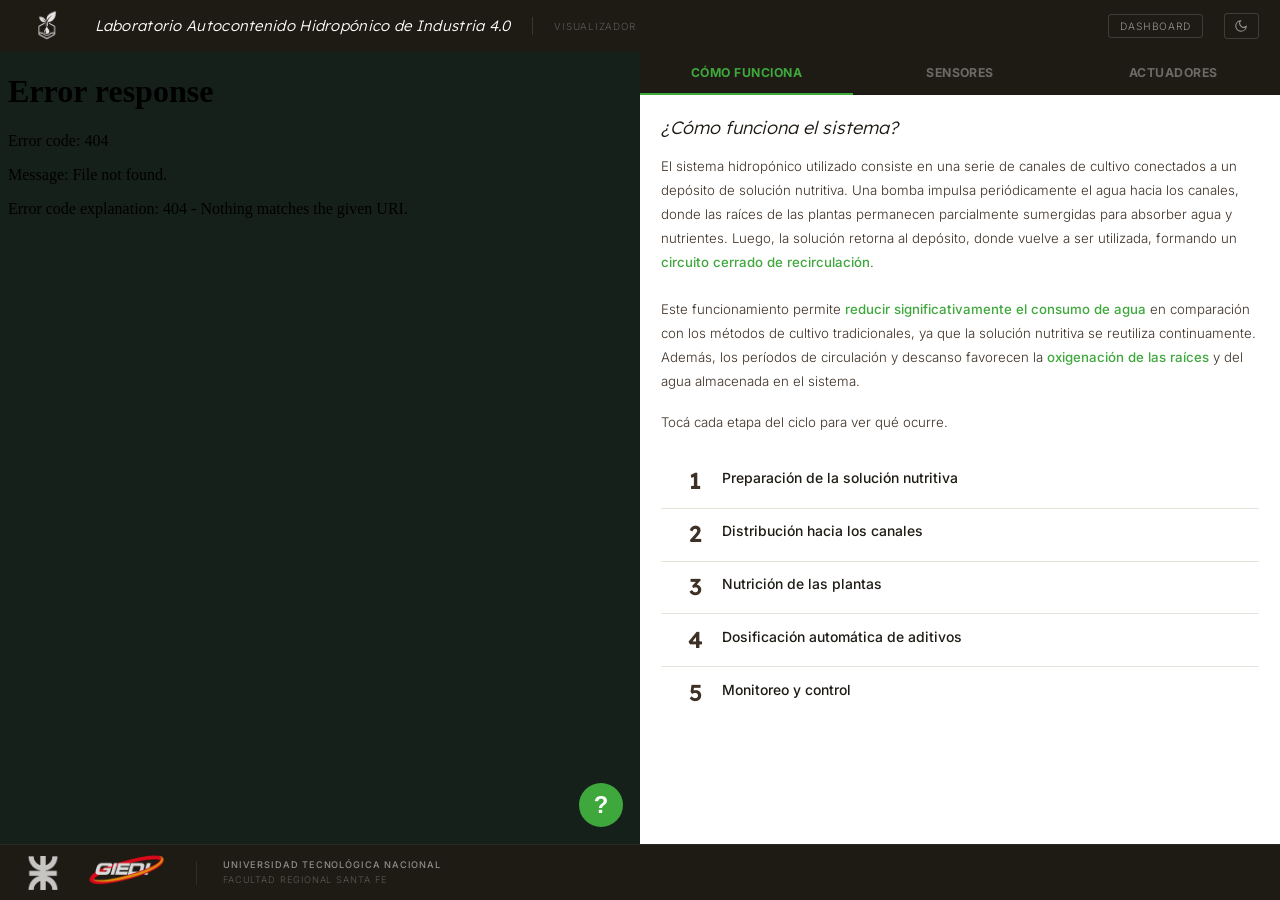
==== web/lah/index.html @ 3326e241 "refactor: restructure project and remove unnecesary files" ====
<!DOCTYPE html>
<html lang="es">
<head>
<meta charset="UTF-8">
<meta name="viewport" content="width=device-width, initial-scale=1.0, viewport-fit=cover">
<title>LAHI 4.0</title>
<link rel="preconnect" href="https://fonts.googleapis.com">
<link rel="preconnect" href="https://fonts.gstatic.com" crossorigin>
<link href="https://fonts.googleapis.com/css2?family=Inter:ital,opsz,wght@0,14..32,100..900;1,14..32,100..900&family=Lexend+Deca:wght@100..900&display=swap" rel="stylesheet">
<link rel="icon" type="image/png" href="icon.png">
<link rel="stylesheet" href="styles.css">
</head>
<body>
<div class="app">

  <!-- ══ TOPBAR ══ -->
  <header class="topbar">
    <a class="topbar-home-link" href="./"><img class="topbar-icon" src="icon.png" alt="Inicio"></a>
    <span class="topbar-brand">
      Laboratorio Autocontenido Hidropónico de Industria 4.0
    </span>
    <div class="topbar-sep"></div>
    <span class="topbar-desc">Visualizador</span>
    <a class="topbar-dashboard-btn" href="dashboard.html">Dashboard</a>
    <button class="theme-toggle" id="theme-toggle" aria-label="Cambiar modo">
      <!-- moon: visible en modo claro -->
      <svg class="icon-moon" viewBox="0 0 24 24"><path d="M21 12.79A9 9 0 1 1 11.21 3a7 7 0 0 0 9.79 9.79z"/></svg>
      <!-- sun: visible en modo oscuro -->
      <svg class="icon-sun" viewBox="0 0 24 24"><circle cx="12" cy="12" r="5"/><line x1="12" y1="1" x2="12" y2="3"/><line x1="12" y1="21" x2="12" y2="23"/><line x1="4.22" y1="4.22" x2="5.64" y2="5.64"/><line x1="18.36" y1="18.36" x2="19.78" y2="19.78"/><line x1="1" y1="12" x2="3" y2="12"/><line x1="21" y1="12" x2="23" y2="12"/><line x1="4.22" y1="19.78" x2="5.64" y2="18.36"/><line x1="18.36" y1="5.64" x2="19.78" y2="4.22"/></svg>
    </button>
  </header>

  <!-- ══ GODOT PANEL ══ -->
  <div class="viz-panel">
    <iframe
      id="godot-iframe"
      src="../../shared/twin-sim/hydro_virtualization.html"
      allow="autoplay"
      style="width:100%;height:100%;border:none;display:block;"
    ></iframe>
    <div class="viz-overlay" id="viz-overlay">
      <div class="viz-overlay-dot"></div>
      <span class="viz-overlay-text" id="viz-overlay-text"></span>
    </div>
    <div class="viz-help" id="viz-help">
      <button class="viz-help-btn" id="viz-help-btn" aria-label="Información sobre la simulación">?</button>
      <div class="viz-help-tooltip" id="viz-help-tooltip">
        La simulación 3D actualiza su estado dependiendo de los últimos valores sensados.
      </div>
    </div>
  </div>

  <!-- ══ SIDE PANEL ══ -->
  <aside class="side">

    <!-- Tab strip -->
    <div class="tabs">
      <div class="tab active" data-tab="como-funciona" onclick="switchTab(this)">Cómo funciona</div>
      <div class="tab" data-tab="sensores" onclick="switchTab(this)">Sensores</div>
      <div class="tab" data-tab="actuadores" onclick="switchTab(this)">Actuadores</div>
    </div>

    <div class="panes">

      <!-- ── CÓMO FUNCIONA ── -->
      <div class="pane active" id="pane-como-funciona">
        <p class="pane-title">¿Cómo funciona el sistema?</p>

        <div class="nft-intro">
          El sistema hidropónico utilizado consiste en una serie de canales de cultivo conectados a un depósito de solución nutritiva. Una bomba impulsa periódicamente el agua hacia los canales, donde las raíces de las plantas permanecen parcialmente sumergidas para absorber agua y nutrientes. Luego, la solución retorna al depósito, donde vuelve a ser utilizada, formando un <strong>circuito cerrado de recirculación</strong>.
          <br><br>
          Este funcionamiento permite <strong>reducir significativamente el consumo de agua</strong> en comparación con los métodos de cultivo tradicionales, ya que la solución nutritiva se reutiliza continuamente. Además, los períodos de circulación y descanso favorecen la <strong>oxigenación de las raíces</strong> y del agua almacenada en el sistema.
        </div>

        <p class="pane-body" style="margin-top:0.25rem;">Tocá cada etapa del ciclo para ver qué ocurre.</p>

        <div class="nft-steps">

          <div class="nft-step" data-sensor="deposito" onclick="selectStep(this)">
            <div class="nft-step-num">1</div>
            <div class="nft-step-content">
              <p class="nft-step-title">Preparación de la solución nutritiva</p>
              <div class="nft-step-body">La solución nutritiva se almacena en el tanque principal del sistema. Este depósito también recibe los aportes de los reservorios auxiliares, que contienen distintos aditivos y pueden dosificarse mediante mini bombas sumergibles para ajustar la composición de la mezcla según las necesidades del cultivo.</div>
            </div>
          </div>

          <div class="nft-step" data-sensor="bomba" onclick="selectStep(this)">
            <div class="nft-step-num">2</div>
            <div class="nft-step-content">
              <p class="nft-step-title">Distribución hacia los canales</p>
              <div class="nft-step-body">Cuando el sistema inicia un ciclo de riego, la bomba principal impulsa la solución nutritiva hacia los canales de cultivo. Durante este proceso, un caudalímetro supervisa el flujo de agua para verificar que la circulación sea la adecuada, mientras que el Arduino Mega 2560 controla el funcionamiento de la bomba.</div>
            </div>
          </div>

          <div class="nft-step" data-sensor="canal" onclick="selectStep(this)">
            <div class="nft-step-num">3</div>
            <div class="nft-step-content">
              <p class="nft-step-title">Nutrición de las plantas</p>
              <div class="nft-step-body">Dentro de los canales, las raíces absorben el agua y los nutrientes necesarios para el crecimiento de las plantas. Su disposición permite mantener una zona en contacto con la solución nutritiva y otra expuesta al aire, favoreciendo la oxigenación del sistema radicular.</div>
            </div>
          </div>

          <div class="nft-step" data-sensor="retorno" onclick="selectStep(this)">
            <div class="nft-step-num">4</div>
            <div class="nft-step-content">
              <p class="nft-step-title">Dosificación automática de aditivos</p>
              <div class="nft-step-body">Los reservorios auxiliares permiten incorporar nutrientes o correctores específicos a la solución principal cuando es necesario. Cada depósito cuenta con una bomba independiente que facilita una dosificación controlada y precisa.</div>
            </div>
          </div>

          <div class="nft-step" data-sensor="telemetria" onclick="selectStep(this)">
            <div class="nft-step-num">5</div>
            <div class="nft-step-content">
              <p class="nft-step-title">Monitoreo y control</p>
              <div class="nft-step-body">Los sensores instalados en el sistema registran variables relevantes como temperatura, humedad, pH, y conductividad eléctrica. Un Raspberry Pi 4 solicita periódicamente esta información al Arduino Mega 2560 para procesarla, almacenarla y mostrarla en la interfaz de monitoreo.</div>
            </div>
          </div>

        </div>
      </div>

      <!-- ── SENSORES ── -->
      <div class="pane" id="pane-sensores">
        <p class="pane-title">Sensores del sistema</p>
        <p class="pane-body">Seleccioná un sensor para ver detalles y resaltar su ubicación en la simulación.</p>

        <table class="data-table">
          <thead>
            <tr>
              <th>Sensor</th>
              <th>Variable</th>
              <th>Rango operativo</th>
            </tr>
          </thead>
          <tbody>

            <!-- DHT22 -->
            <tr onclick="toggleRow(this, 'det-dht22', 'Temp. y Humedad Ambiente', 'dht22')">
              <td>
                Temperatura y Humedad Ambiente
                <span class="td-model">DHT22 / AM2302</span>
              </td>
              <td>T amb / HR</td>
              <td><span class="td-badge badge-ok">18–26 °C</span></td>
            </tr>
            <tr class="row-detail" id="det-dht22">
              <td colspan="3">
                Sensor digital calibrado de un solo hilo. Mide las condiciones del aire dentro del invernadero. La temperatura y humedad relativa determinan la transpiración foliar y la demanda hídrica.
                <br><br>
                <strong>Precisión:</strong> ±0.5 °C, ±2–5 % HR &nbsp;|&nbsp; <strong>Protocolo:</strong> Single-wire digital &nbsp;|&nbsp; <strong>Período mín.:</strong> ≥ 2 s entre lecturas
              </td>
            </tr>

            <!-- DS18B20 -->
            <tr onclick="toggleRow(this, 'det-ds18b20', 'Temperatura de la Solución', 'ds18b20')">
              <td>
                Temperatura de la Solución
                <span class="td-model">DS18B20 sumergible</span>
              </td>
              <td>T agua</td>
              <td><span class="td-badge badge-ok">18–22 °C</span></td>
            </tr>
            <tr class="row-detail" id="det-ds18b20">
              <td colspan="3">
                Sensor sumergible instalado en el depósito y canales. El agua fría retiene más oxígeno disuelto; el agua caliente lo agota y asfixia las raíces. Temperatura ideal: 18–22 °C.
                <br><br>
                <strong>Rango:</strong> −55 … +125 °C &nbsp;|&nbsp; <strong>Resolución:</strong> 9–12 bit configurable &nbsp;|&nbsp; <strong>Protocolo:</strong> 1-Wire
              </td>
            </tr>

            <!-- EC -->
            <tr onclick="toggleRow(this, 'det-ec', 'Conductividad Eléctrica (EC)', 'ec')">
              <td>
                Conductividad Eléctrica
                <span class="td-model">Sonda EC + acondicionador</span>
              </td>
              <td>EC</td>
              <td><span class="td-badge badge-ok">1.5–2.5 mS/cm</span></td>
            </tr>
            <tr class="row-detail" id="det-ec">
              <td colspan="3">
                Mide la concentración de sales minerales disueltas — es decir, cuánto "alimento" contiene la solución. EC baja: plantas con hambre. EC alta: riesgo de toxicidad radicular.
                <br><br>
                <strong>Unidad:</strong> mS/cm &nbsp;|&nbsp; <strong>Alerta déficit:</strong> &lt; 0.8 mS/cm &nbsp;|&nbsp; <strong>Alerta exceso:</strong> &gt; 3.5 mS/cm &nbsp;|&nbsp; <strong>Comp. térmica:</strong> vía DS18B20
              </td>
            </tr>

            <!-- Caudalímetro -->
            <tr onclick="toggleRow(this, 'det-caudal', 'Caudalímetro', 'caudal')">
              <td>
                Caudal de Circulación
                <span class="td-model">Caudalímetro efecto Hall</span>
              </td>
              <td>Caudal</td>
              <td><span class="td-badge badge-ok">≥ 1 L/min</span></td>
            </tr>
            <tr class="row-detail" id="det-caudal">
              <td colspan="3">
                Cuenta los pulsos de una turbina interna para medir el flujo en los canales NFT. Caudal cero significa que la bomba falló — el sistema dispara una alerta inmediata.
                <br><br>
                <strong>Principio:</strong> Turbina + efecto Hall &nbsp;|&nbsp; <strong>Salida:</strong> Pulsos digitales (ISR) &nbsp;|&nbsp; <strong>Alerta:</strong> Caudal = 0
              </td>
            </tr>

            <!-- pH (mockeado) -->
            <tr onclick="toggleRow(this, 'det-ph', 'Sensor de pH', 'ph')">
              <td>
                pH de la Solución
                <span class="td-model">Electrodo pH + módulo BNC [mock]</span>
              </td>
              <td>pH</td>
              <td><span class="td-badge badge-ok">5.5–6.5</span></td>
            </tr>
            <tr class="row-detail" id="det-ph">
              <td colspan="3">
                [Datos de referencia — sensor pendiente de integración] El pH determina la disponibilidad de nutrientes para la planta. Fuera del rango óptimo, los minerales precipitan y no pueden ser absorbidos.
                <br><br>
                <strong>Rango medición:</strong> 0–14 pH &nbsp;|&nbsp; <strong>Salida:</strong> Analógica 0–5 V &nbsp;|&nbsp; <strong>Calibración:</strong> Buffer 4.0 / 7.0
              </td>
            </tr>

          </tbody>
        </table>
      </div>

      <!-- ── ACTUADORES ── -->
      <div class="pane" id="pane-actuadores">
        <p class="pane-title">Actuadores del sistema</p>
        <p class="pane-body">Elementos que el controlador comanda para gestionar el ambiente y la circulación.</p>

        <table class="data-table">
          <thead>
            <tr>
              <th>Actuador</th>
              <th>Tipo</th>
              <th>Control</th>
            </tr>
          </thead>
          <tbody>

            <!-- Bomba -->
            <tr onclick="toggleRow(this, 'det-bomba', 'Bomba sumergible', 'bomba')">
              <td>
                Bomba de Circulación
                <span class="td-model">Bomba sumergible 12 V [mock]</span>
              </td>
              <td>Hidráulico</td>
              <td><span class="td-badge badge-digital">Relé ON/OFF</span></td>
            </tr>
            <tr class="row-detail" id="det-bomba">
              <td colspan="3">
                Eleva la solución nutritiva desde el depósito hasta la cabecera de los canales NFT. El controlador la activa según temporizadores y la monitorea mediante el caudalímetro para detectar fallos.
                <br><br>
                <strong>Alimentación:</strong> 12 V DC &nbsp;|&nbsp; <strong>Control:</strong> Módulo relé 5 V &nbsp;|&nbsp; <strong>Supervisión:</strong> Caudalímetro efecto Hall
              </td>
            </tr>

            <!-- Ventilador -->
            <tr onclick="toggleRow(this, 'det-ventilador', 'Ventilador de circulación', 'ventilador')">
              <td>
                Ventilación Forzada
                <span class="td-model">Ventilador 12 V [mock]</span>
              </td>
              <td>Climático</td>
              <td><span class="td-badge badge-digital">Relé ON/OFF</span></td>
            </tr>
            <tr class="row-detail" id="det-ventilador">
              <td colspan="3">
                [Datos de referencia — integración pendiente] Activa la circulación de aire cuando la temperatura o humedad superan el umbral definido. Reduce la condensación y refuerza el intercambio gaseoso de las hojas.
                <br><br>
                <strong>Trigger:</strong> T amb &gt; 28 °C o HR &gt; 85 % &nbsp;|&nbsp; <strong>Control:</strong> Relé NC/NA
              </td>
            </tr>

            <!-- Iluminación -->
            <tr onclick="toggleRow(this, 'det-leds', 'Iluminación LED', 'leds')">
              <td>
                Iluminación Artificial
                <span class="td-model">Strip LED grow-light [mock]</span>
              </td>
              <td>Lumínico</td>
              <td><span class="td-badge badge-digital">Relé / PWM</span></td>
            </tr>
            <tr class="row-detail" id="det-leds">
              <td colspan="3">
                [Datos de referencia — integración pendiente] LEDs de espectro rojo + azul optimizados para fotosíntesis. Pueden operarse en ciclo horario programado o con control de intensidad vía PWM.
                <br><br>
                <strong>Ciclo fotoperiodo:</strong> 16 h luz / 8 h oscuridad (referencia) &nbsp;|&nbsp; <strong>Control:</strong> Relé temporizado
              </td>
            </tr>

            <!-- Dosificador -->
            <tr onclick="toggleRow(this, 'det-dosificador', 'Dosificador de nutrientes', 'dosificador')">
              <td>
                Dosificador de Nutrientes
                <span class="td-model">Bomba peristáltica [mock]</span>
              </td>
              <td>Químico</td>
              <td><span class="td-badge badge-warn">En desarrollo</span></td>
            </tr>
            <tr class="row-detail" id="det-dosificador">
              <td colspan="3">
                [Planificado — no integrado aún] Bomba peristáltica que dosifica concentrado de nutrientes al depósito cuando el sensor EC detecta valores por debajo del umbral mínimo.
                <br><br>
                <strong>Trigger:</strong> EC &lt; 1.2 mS/cm &nbsp;|&nbsp; <strong>Actuación:</strong> Impulso peristáltico calibrado &nbsp;|&nbsp; <strong>Estado:</strong> En desarrollo
              </td>
            </tr>

          </tbody>
        </table>
      </div>

    </div><!-- /panes -->
  </aside>

  <!-- ══ PAGE FOOTER ══ -->
  <footer class="page-footer">
    <div class="footer-logos">
      <img class="footer-logo footer-logo-utn" src="logo-utn.png" alt="UTN" title="Universidad Tecnológica Nacional">
      <img class="footer-logo footer-logo-giedii" src="logo-giedi.png" alt="GIEDI" title="GIEDI">
    </div>
    <div class="footer-sep"></div>
    <p class="footer-text">
      <strong>Universidad Tecnológica Nacional</strong>
      Facultad Regional Santa Fe
    </p>
  </footer>

</div><!-- /app -->

<script src="app.js"></script>
</body>
</html>
---- web/lah/styles.css ----
/* ── Reset & Variables ── */
*, *::before, *::after { box-sizing: border-box; margin: 0; padding: 0; }

:root {
  --bg:      #f5f2ec;
  --panel:   #fff;
  --soil:    #1e1a14;
  --bark:    #3d3025;
  --moss:    #3fa83c;
  --sage:    #6e9469;
  --leaf:    #a8c59f;
  --sand:    #c4b49a;
  --fog:     #e8e3da;
  --rust:    #8b4a2f;
  --chrome:  #1e1a14;
  --serif:   'Lexend Deca', sans-serif;
  --sans:    'Inter', sans-serif;
  --mono:    'Inter', monospace;
  --radius:  3px;

  --topbar-h: 52px;
  --footer-h: 56px;
}

[data-theme="dark"] {
  --bg:     #0f0d0a;
  --panel:  #1a1713;
  --soil:   #e2ddd5;
  --bark:   #a89880;
  --moss:   #5c8c5a;
  --sand:   #6a5f50;
  --fog:    #2a2520;
  --chrome: #0a0908;
}

.theme-transitioning, .theme-transitioning * {
  transition: background-color 0.25s, color 0.25s, border-color 0.25s !important;
}

html, body {
  height: 100%;
  background: var(--bg);
  color: var(--soil);
  font-family: var(--sans);
  font-size: 17px;
  font-weight: 300;
  overflow: hidden;
}

/* ── LAYOUT ── */
.app {
  display: grid;
  grid-template-columns: 1fr 1fr;
  grid-template-rows: var(--topbar-h) 1fr var(--footer-h);
  height: 100vh;
  overflow: hidden;
}

/* ── TOPBAR ── */
.topbar {
  grid-column: 1 / -1;
  grid-row: 1;
  display: flex;
  align-items: center;
  padding: 0 1.25rem;
  gap: 1.25rem;
  background: var(--chrome);
  z-index: 10;
}
.topbar-home-link {
  display: flex;
  align-items: center;
  flex-shrink: 0;
  opacity: 0.9;
  transition: opacity 0.2s, transform 0.15s;
}
.topbar-home-link:hover { opacity: 1; transform: scale(1.06); }

.topbar-icon {
  height: 52px;
  width: auto;
  display: block;
  mix-blend-mode: screen;
}

.topbar-brand {
  font-family: var(--serif);
  font-style: italic;
  font-size: 0.88rem;
  color: #fff;
  letter-spacing: 0.02em;
  white-space: nowrap;
  line-height: 1.25;
}
.topbar-brand strong {
  display: block;
  font-style: normal;
  font-size: 0.58rem;
  font-family: var(--mono);
  font-weight: 400;
  color: rgba(255,255,255,0.35);
  letter-spacing: 0.12em;
  text-transform: uppercase;
  margin-top: 0.1rem;
}
.topbar-sep { width: 1px; height: 18px; background: rgba(255,255,255,0.12); flex-shrink: 0; }
.topbar-desc {
  font-family: var(--mono);
  font-size: 0.58rem;
  color: rgba(255,255,255,0.28);
  letter-spacing: 0.08em;
  text-transform: uppercase;
}
.topbar-dashboard-btn {
  margin-left: auto;
  display: flex;
  align-items: center;
  gap: 0.35rem;
  font-family: var(--mono);
  font-size: 0.6rem;
  letter-spacing: 0.08em;
  text-transform: uppercase;
  color: rgba(255,255,255,0.55);
  text-decoration: none;
  border: 1px solid rgba(255,255,255,0.15);
  border-radius: var(--radius);
  padding: 0.3rem 0.65rem;
  transition: border-color 0.2s, color 0.2s;
  white-space: nowrap;
}
.topbar-dashboard-btn:hover {
  color: rgba(255,255,255,0.9);
  border-color: rgba(255,255,255,0.35);
}

.theme-toggle {
  margin-left: 0;
  background: none;
  border: 1px solid rgba(255,255,255,0.15);
  border-radius: var(--radius);
  color: rgba(255,255,255,0.55);
  cursor: pointer;
  padding: 0.3rem 0.55rem;
  display: flex;
  align-items: center;
  gap: 0.4rem;
  font-family: var(--mono);
  font-size: 0.6rem;
  letter-spacing: 0.06em;
  text-transform: uppercase;
  transition: border-color 0.2s, color 0.2s;
}
.theme-toggle:hover { border-color: rgba(255,255,255,0.35); color: rgba(255,255,255,0.85); }
.theme-toggle svg { width: 14px; height: 14px; fill: none; stroke: currentColor; stroke-width: 1.8; flex-shrink: 0; }
.icon-moon { display: block; }
.icon-sun  { display: none; }
[data-theme="dark"] .icon-moon { display: none; }
[data-theme="dark"] .icon-sun  { display: block; }

/* ── GODOT PANEL ── */
.viz-panel {
  grid-column: 1;
  grid-row: 2;
  position: relative;
  background: #16201a;
  overflow: hidden;
  min-width: 0;
}
.viz-panel iframe {
  width: 100%; height: 100%;
  border: none; display: block;
}

/* highlight overlay */
.viz-overlay {
  position: absolute;
  top: 1rem; left: 1rem;
  display: flex;
  align-items: center;
  gap: 0.5rem;
  background: rgba(22,32,26,0.85);
  backdrop-filter: blur(6px);
  border: 1px solid rgba(168,197,159,0.2);
  padding: 0.45rem 0.75rem;
  opacity: 0;
  transform: translateY(-6px);
  transition: opacity 0.25s, transform 0.25s;
  pointer-events: none;
  z-index: 5;
}
.viz-overlay.show { opacity: 1; transform: translateY(0); }
.viz-overlay-dot { width: 8px; height: 8px; border-radius: 50%; background: var(--leaf); flex-shrink: 0; }
.viz-overlay-text { font-family: var(--mono); font-size: 0.82rem; color: var(--leaf); white-space: nowrap; }

/* help button */
.viz-help {
  position: absolute;
  bottom: 1rem;
  right: 1rem;
  z-index: 5;
}
.viz-help-btn {
  width: 44px;
  height: 44px;
  border-radius: 50%;
  background: var(--moss);
  color: #fff;
  border: none;
  font-size: 1.4rem;
  font-weight: 700;
  cursor: pointer;
  display: flex;
  align-items: center;
  justify-content: center;
  transition: background 0.2s, transform 0.15s;
  line-height: 1;
}
.viz-help-btn:hover { background: #52c44e; transform: scale(1.08); }
.viz-help-btn.open  { background: #52c44e; }

.viz-help-tooltip {
  position: absolute;
  bottom: calc(100% + 0.6rem);
  right: 0;
  width: 220px;
  background: rgba(22,32,26,0.92);
  backdrop-filter: blur(8px);
  border: 1px solid rgba(168,197,159,0.2);
  border-radius: var(--radius);
  padding: 0.7rem 0.85rem;
  font-family: var(--sans);
  font-size: 0.72rem;
  color: rgba(255,255,255,0.85);
  line-height: 1.6;
  pointer-events: none;
  opacity: 0;
  transform: translateY(4px);
  transition: opacity 0.2s, transform 0.2s;
}
.viz-help:hover .viz-help-tooltip,
.viz-help-tooltip.show {
  opacity: 1;
  transform: translateY(0);
  pointer-events: auto;
}

/* ── SIDE PANEL ── */
.side {
  grid-column: 2;
  grid-row: 2;
  display: flex;
  flex-direction: column;
  background: var(--panel);
  border-left: none;
  overflow: hidden;
  position: relative;
}

/* tab strip */
.tabs {
  display: flex;
  background: var(--chrome);
  flex-shrink: 0;
}
.tab {
  flex: 1;
  padding: 0.75rem 0.25rem;
  font-family: var(--mono);
  font-size: 0.72rem;
  font-weight: 700;
  letter-spacing: 0.04em;
  text-transform: uppercase;
  color: rgba(255,255,255,0.35);
  text-align: center;
  cursor: pointer;
  border-bottom: 2px solid transparent;
  transition: color 0.2s, border-color 0.2s;
  user-select: none;
  white-space: nowrap;
}
.tab:hover { color: rgba(255,255,255,0.7); }
.tab.active { color: var(--moss); border-bottom-color: var(--moss); }

/* panes */
.panes {
  flex: 1;
  overflow: hidden;
  position: relative;
}
.pane {
  position: absolute; inset: 0;
  overflow-y: auto;
  opacity: 0;
  pointer-events: none;
  transition: opacity 0.2s;
  padding: 1.25rem;
  display: flex;
  flex-direction: column;
  gap: 0.75rem;
}
.pane.active { opacity: 1; pointer-events: all; }
.pane::-webkit-scrollbar { width: 4px; }
.pane::-webkit-scrollbar-track { background: transparent; }
.pane::-webkit-scrollbar-thumb { background: var(--fog); border-radius: 2px; }

/* pane heading */
.pane-title {
  font-family: var(--serif);
  font-style: italic;
  font-size: 1.05rem;
  color: var(--soil);
  margin-bottom: 0.2rem;
  line-height: 1.3;
}
.pane-subtitle {
  font-family: var(--mono);
  font-size: 0.56rem;
  color: var(--sand);
  letter-spacing: 0.12em;
  text-transform: uppercase;
  margin-bottom: 0.3rem;
}
.pane-body {
  font-size: 0.78rem;
  color: var(--bark);
  line-height: 1.8;
}

/* ── TABLA SENSORES / ACTUADORES ── */
.data-table {
  width: 100%;
  border-collapse: collapse;
  font-size: 0.73rem;
  margin-top: 0.25rem;
}
.data-table thead th {
  font-family: var(--mono);
  font-size: 0.54rem;
  letter-spacing: 0.1em;
  text-transform: uppercase;
  color: var(--sand);
  padding: 0.5rem 0.75rem;
  text-align: left;
  border-bottom: 1px solid var(--fog);
  background: var(--bg);
  font-weight: 400;
}
.data-table tbody tr {
  border-bottom: 1px solid var(--fog);
  transition: background 0.15s;
  cursor: pointer;
}
.data-table tbody tr:hover { background: #f7f5f0; }
.data-table tbody tr.selected { background: #f0f4ef; }
.data-table tbody td {
  padding: 0.65rem 0.75rem;
  color: var(--bark);
  vertical-align: top;
}
.data-table tbody td:first-child {
  font-weight: 500;
  color: var(--soil);
}
.td-model {
  font-family: var(--mono);
  font-size: 0.58rem;
  color: var(--sand);
  display: block;
  margin-top: 0.15rem;
}
.td-badge {
  display: inline-block;
  font-family: var(--mono);
  font-size: 0.55rem;
  padding: 0.15rem 0.4rem;
  border-radius: 2px;
  white-space: nowrap;
}
.badge-ok { background: rgba(58,92,56,0.1); color: var(--moss); border: 1px solid rgba(58,92,56,0.2); }
.badge-warn { background: rgba(139,74,47,0.08); color: var(--rust); border: 1px solid rgba(139,74,47,0.2); }
.badge-digital { background: rgba(110,148,105,0.1); color: var(--sage); border: 1px solid rgba(110,148,105,0.2); }

/* expanded row detail */
.row-detail {
  display: none;
  background: #f9f8f5;
}
.row-detail.open { display: table-row; }
.row-detail td {
  padding: 0.6rem 1rem 0.8rem 2.5rem;
  font-size: 0.72rem;
  color: var(--bark);
  line-height: 1.75;
  border-bottom: 1px solid var(--fog);
}

/* NFT explanation */
.nft-intro {
  color: var(--bark);
  font-size: 0.78rem;
  line-height: 1.8;
}
.nft-intro strong { color: var(--moss); font-weight: 500; }

.nft-steps { display: flex; flex-direction: column; gap: 1px; background: var(--fog); margin-top: 0.5rem; }
.nft-step {
  background: var(--panel);
  padding: 0.85rem 1rem;
  cursor: pointer;
  display: flex;
  gap: 0.75rem;
  align-items: flex-start;
  border-left: 3px solid transparent;
  transition: background 0.15s, border-color 0.15s;
}
.nft-step:hover { background: #f7f5f0; border-left-color: var(--sage); }
.nft-step.active { background: #f0f4ef; border-left-color: var(--moss); }
.nft-step-num {
  font-family: var(--serif);
  font-size: 1.35rem;
  font-weight: 600;
  color: var(--bark);
  line-height: 1;
  flex-shrink: 0;
  width: 28px;
  text-align: center;
  transition: color 0.15s;
}
.nft-step.active .nft-step-num { color: var(--moss); }
.nft-step-content { flex: 1; }
.nft-step-title { font-size: 0.82rem; font-weight: 500; color: var(--soil); margin-bottom: 0; line-height: 1.2; }
.nft-step-body {
  max-height: 0; overflow: hidden;
  transition: max-height 0.35s cubic-bezier(0.4,0,0.2,1);
  font-size: 0.75rem; color: var(--bark); line-height: 1.75;
}
.nft-step.active .nft-step-body { max-height: 200px; padding-top: 0.4rem; }

/* bottom info bar */
.side-infobar {
  flex-shrink: 0;
  padding: 0.5rem 1rem;
  border-top: 1px solid var(--fog);
  display: flex;
  align-items: center;
  gap: 0.5rem;
  background: var(--bg);
}
.side-infobar-text {
  font-family: var(--mono);
  font-size: 0.54rem;
  color: var(--sand);
  letter-spacing: 0.08em;
  text-transform: uppercase;
}
.side-infobar-active {
  margin-left: auto;
  font-family: var(--mono);
  font-size: 0.54rem;
  color: var(--moss);
  letter-spacing: 0.06em;
  opacity: 0;
  transition: opacity 0.2s;
}
.side-infobar-active.show { opacity: 1; }

/* ── FOOTER (page) ── */
.page-footer {
  grid-column: 1 / -1;
  grid-row: 3;
  display: flex;
  align-items: center;
  padding: 0 1.5rem;
  gap: 1.5rem;
  background: var(--chrome);
  border-top: 1px solid rgba(255,255,255,0.06);
}
.footer-logos {
  display: flex;
  align-items: center;
  gap: 1.25rem;
}
.footer-logo {
  display: block;
  object-fit: contain;
  flex-shrink: 0;
}
.footer-logo-utn {
  height: 34px;
  width: auto;
  filter: brightness(0) invert(1);
  opacity: 0.75;
}
.footer-logo-giedii {
  height: 60px;
  width: auto;
  opacity: 0.85;
}
.footer-sep { width: 1px; height: 24px; background: rgba(255,255,255,0.08); flex-shrink: 0; }
.footer-text {
  font-family: var(--mono);
  font-size: 0.54rem;
  color: rgba(255,255,255,0.28);
  letter-spacing: 0.1em;
  text-transform: uppercase;
  line-height: 1.6;
}
.footer-text strong {
  color: rgba(255,255,255,0.5);
  font-weight: 500;
  display: block;
}

/* ── RESPONSIVE / MOBILE ── */
@media (max-width: 768px) {
  html, body { overflow: auto; }

  .app {
    display: flex;
    flex-direction: column;
    height: auto;
    min-height: 100vh;
    overflow: visible;
  }

  .topbar {
    position: sticky;
    top: 0;
    z-index: 100;
    flex-wrap: wrap;
    gap: 0.6rem;
    padding: 0.6rem 1rem;
    min-height: var(--topbar-h);
    height: auto;
  }
  .topbar-desc { display: none; }

  .viz-panel {
    width: 100%;
    aspect-ratio: 16 / 10;
    min-height: 220px;
    max-height: 56vw;
    flex-shrink: 0;
  }

  .side {
    width: 100% !important;
    min-width: unset;
    max-width: unset;
    border-left: none;
    border-top: 1px solid var(--fog);
  }
  .pane {
    position: static;
    opacity: 1;
    pointer-events: all;
    display: none;
    padding: 1rem;
  }
  .pane.active { display: flex; }

  .data-table { font-size: 0.7rem; }
  .data-table thead th { padding: 0.4rem 0.5rem; }
  .data-table tbody td { padding: 0.55rem 0.5rem; }

  .page-footer {
    flex-wrap: wrap;
    gap: 0.75rem;
    padding: 0.75rem 1rem;
    height: auto;
  }
}
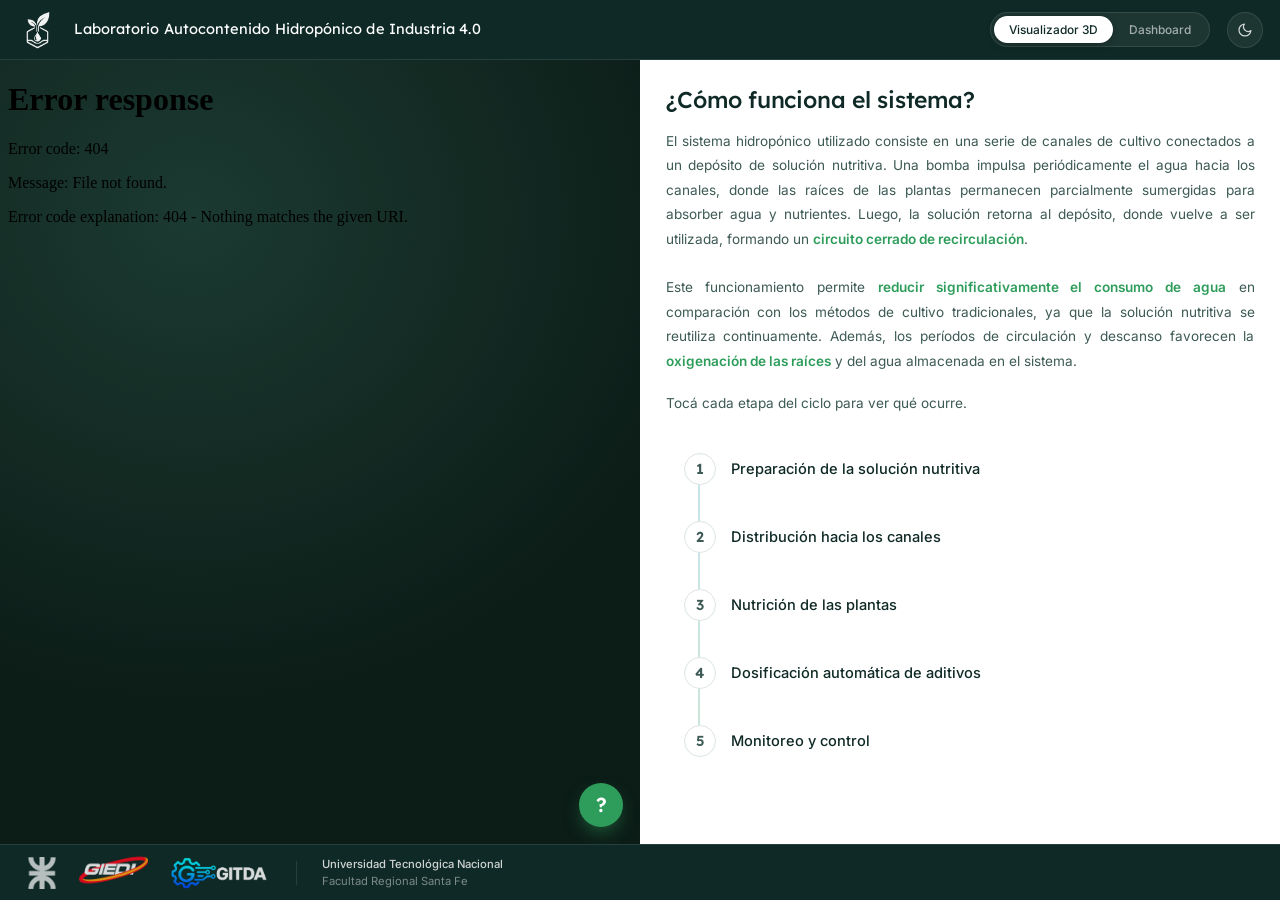
==== commit 8f88273d: "feat(web): redesign site with customizable dashboard and new PDF report" ====
--- a/web/lah/index.html
+++ b/web/lah/index.html
@@ -3,11 +3,12 @@
 <head>
 <meta charset="UTF-8">
 <meta name="viewport" content="width=device-width, initial-scale=1.0, viewport-fit=cover">
-<title>LAHI 4.0</title>
+<title>LAH | Visualizador 3D</title>
 <link rel="preconnect" href="https://fonts.googleapis.com">
 <link rel="preconnect" href="https://fonts.gstatic.com" crossorigin>
 <link href="https://fonts.googleapis.com/css2?family=Inter:ital,opsz,wght@0,14..32,100..900;1,14..32,100..900&family=Lexend+Deca:wght@100..900&display=swap" rel="stylesheet">
-<link rel="icon" type="image/png" href="icon.png">
+<link rel="icon" type="image/png" href="favicon.png">
+<link rel="apple-touch-icon" href="apple-touch-icon.png">
 <link rel="stylesheet" href="styles.css">
 </head>
 <body>
@@ -15,33 +16,28 @@
 
   <!-- ══ TOPBAR ══ -->
   <header class="topbar">
-    <a class="topbar-home-link" href="./"><img class="topbar-icon" src="icon.png" alt="Inicio"></a>
+    <a class="topbar-home-link" href="./"><img class="topbar-icon" src="icon-mark.png" alt="Inicio"></a>
     <span class="topbar-brand">
       Laboratorio Autocontenido Hidropónico de Industria 4.0
     </span>
-    <div class="topbar-sep"></div>
-    <span class="topbar-desc">Visualizador</span>
-    <a class="topbar-dashboard-btn" href="dashboard.html">Dashboard</a>
+    <nav class="topnav" aria-label="Secciones">
+      <a class="active" href="./" aria-current="page">Visualizador 3D</a>
+      <a href="dashboard.html">Dashboard</a>
+    </nav>
     <button class="theme-toggle" id="theme-toggle" aria-label="Cambiar modo">
-      <!-- moon: visible en modo claro -->
       <svg class="icon-moon" viewBox="0 0 24 24"><path d="M21 12.79A9 9 0 1 1 11.21 3a7 7 0 0 0 9.79 9.79z"/></svg>
-      <!-- sun: visible en modo oscuro -->
       <svg class="icon-sun" viewBox="0 0 24 24"><circle cx="12" cy="12" r="5"/><line x1="12" y1="1" x2="12" y2="3"/><line x1="12" y1="21" x2="12" y2="23"/><line x1="4.22" y1="4.22" x2="5.64" y2="5.64"/><line x1="18.36" y1="18.36" x2="19.78" y2="19.78"/><line x1="1" y1="12" x2="3" y2="12"/><line x1="21" y1="12" x2="23" y2="12"/><line x1="4.22" y1="19.78" x2="5.64" y2="18.36"/><line x1="18.36" y1="5.64" x2="19.78" y2="4.22"/></svg>
     </button>
   </header>
 
   <!-- ══ GODOT PANEL ══ -->
-  <div class="viz-panel">
+  <div class="viz-panel reveal" style="--i:0">
     <iframe
       id="godot-iframe"
       src="../../shared/twin-sim/hydro_virtualization.html"
       allow="autoplay"
       style="width:100%;height:100%;border:none;display:block;"
     ></iframe>
-    <div class="viz-overlay" id="viz-overlay">
-      <div class="viz-overlay-dot"></div>
-      <span class="viz-overlay-text" id="viz-overlay-text"></span>
-    </div>
     <div class="viz-help" id="viz-help">
       <button class="viz-help-btn" id="viz-help-btn" aria-label="Información sobre la simulación">?</button>
       <div class="viz-help-tooltip" id="viz-help-tooltip">
@@ -51,14 +47,7 @@
   </div>
 
   <!-- ══ SIDE PANEL ══ -->
-  <aside class="side">
-
-    <!-- Tab strip -->
-    <div class="tabs">
-      <div class="tab active" data-tab="como-funciona" onclick="switchTab(this)">Cómo funciona</div>
-      <div class="tab" data-tab="sensores" onclick="switchTab(this)">Sensores</div>
-      <div class="tab" data-tab="actuadores" onclick="switchTab(this)">Actuadores</div>
-    </div>
+  <aside class="side reveal" style="--i:2">
 
     <div class="panes">
 
@@ -80,7 +69,7 @@
             <div class="nft-step-num">1</div>
             <div class="nft-step-content">
               <p class="nft-step-title">Preparación de la solución nutritiva</p>
-              <div class="nft-step-body">La solución nutritiva se almacena en el tanque principal del sistema. Este depósito también recibe los aportes de los reservorios auxiliares, que contienen distintos aditivos y pueden dosificarse mediante mini bombas sumergibles para ajustar la composición de la mezcla según las necesidades del cultivo.</div>
+              <div class="nft-step-body"><span>La solución nutritiva se almacena en el tanque principal del sistema. Este depósito también recibe los aportes de los reservorios auxiliares, que contienen distintos aditivos y pueden dosificarse mediante mini bombas sumergibles para ajustar la composición de la mezcla según las necesidades del cultivo.</span></div>
             </div>
           </div>
 
@@ -88,7 +77,7 @@
             <div class="nft-step-num">2</div>
             <div class="nft-step-content">
               <p class="nft-step-title">Distribución hacia los canales</p>
-              <div class="nft-step-body">Cuando el sistema inicia un ciclo de riego, la bomba principal impulsa la solución nutritiva hacia los canales de cultivo. Durante este proceso, un caudalímetro supervisa el flujo de agua para verificar que la circulación sea la adecuada, mientras que el Arduino Mega 2560 controla el funcionamiento de la bomba.</div>
+              <div class="nft-step-body"><span>Cuando el sistema inicia un ciclo de riego, la bomba principal impulsa la solución nutritiva hacia los canales de cultivo. Durante este proceso, un caudalímetro supervisa el flujo de agua para verificar que la circulación sea la adecuada, mientras que el Arduino Mega 2560 controla el funcionamiento de la bomba.</span></div>
             </div>
           </div>
 
@@ -96,7 +85,7 @@
             <div class="nft-step-num">3</div>
             <div class="nft-step-content">
               <p class="nft-step-title">Nutrición de las plantas</p>
-              <div class="nft-step-body">Dentro de los canales, las raíces absorben el agua y los nutrientes necesarios para el crecimiento de las plantas. Su disposición permite mantener una zona en contacto con la solución nutritiva y otra expuesta al aire, favoreciendo la oxigenación del sistema radicular.</div>
+              <div class="nft-step-body"><span>Dentro de los canales, las raíces absorben el agua y los nutrientes necesarios para el crecimiento de las plantas. Su disposición permite mantener una zona en contacto con la solución nutritiva y otra expuesta al aire, favoreciendo la oxigenación del sistema radicular.</span></div>
             </div>
           </div>
 
@@ -104,7 +93,7 @@
             <div class="nft-step-num">4</div>
             <div class="nft-step-content">
               <p class="nft-step-title">Dosificación automática de aditivos</p>
-              <div class="nft-step-body">Los reservorios auxiliares permiten incorporar nutrientes o correctores específicos a la solución principal cuando es necesario. Cada depósito cuenta con una bomba independiente que facilita una dosificación controlada y precisa.</div>
+              <div class="nft-step-body"><span>Los reservorios auxiliares permiten incorporar nutrientes o correctores específicos a la solución principal cuando es necesario. Cada depósito cuenta con una bomba independiente que facilita una dosificación controlada y precisa.</span></div>
             </div>
           </div>
 
@@ -112,202 +101,11 @@
             <div class="nft-step-num">5</div>
             <div class="nft-step-content">
               <p class="nft-step-title">Monitoreo y control</p>
-              <div class="nft-step-body">Los sensores instalados en el sistema registran variables relevantes como temperatura, humedad, pH, y conductividad eléctrica. Un Raspberry Pi 4 solicita periódicamente esta información al Arduino Mega 2560 para procesarla, almacenarla y mostrarla en la interfaz de monitoreo.</div>
+              <div class="nft-step-body"><span>Los sensores instalados en el sistema registran variables relevantes como temperatura, humedad, pH, y conductividad eléctrica. Un Raspberry Pi 4 solicita periódicamente esta información al Arduino Mega 2560 para procesarla, almacenarla y mostrarla en la interfaz de monitoreo.</span></div>
             </div>
           </div>
 
         </div>
-      </div>
-
-      <!-- ── SENSORES ── -->
-      <div class="pane" id="pane-sensores">
-        <p class="pane-title">Sensores del sistema</p>
-        <p class="pane-body">Seleccioná un sensor para ver detalles y resaltar su ubicación en la simulación.</p>
-
-        <table class="data-table">
-          <thead>
-            <tr>
-              <th>Sensor</th>
-              <th>Variable</th>
-              <th>Rango operativo</th>
-            </tr>
-          </thead>
-          <tbody>
-
-            <!-- DHT22 -->
-            <tr onclick="toggleRow(this, 'det-dht22', 'Temp. y Humedad Ambiente', 'dht22')">
-              <td>
-                Temperatura y Humedad Ambiente
-                <span class="td-model">DHT22 / AM2302</span>
-              </td>
-              <td>T amb / HR</td>
-              <td><span class="td-badge badge-ok">18–26 °C</span></td>
-            </tr>
-            <tr class="row-detail" id="det-dht22">
-              <td colspan="3">
-                Sensor digital calibrado de un solo hilo. Mide las condiciones del aire dentro del invernadero. La temperatura y humedad relativa determinan la transpiración foliar y la demanda hídrica.
-                <br><br>
-                <strong>Precisión:</strong> ±0.5 °C, ±2–5 % HR &nbsp;|&nbsp; <strong>Protocolo:</strong> Single-wire digital &nbsp;|&nbsp; <strong>Período mín.:</strong> ≥ 2 s entre lecturas
-              </td>
-            </tr>
-
-            <!-- DS18B20 -->
-            <tr onclick="toggleRow(this, 'det-ds18b20', 'Temperatura de la Solución', 'ds18b20')">
-              <td>
-                Temperatura de la Solución
-                <span class="td-model">DS18B20 sumergible</span>
-              </td>
-              <td>T agua</td>
-              <td><span class="td-badge badge-ok">18–22 °C</span></td>
-            </tr>
-            <tr class="row-detail" id="det-ds18b20">
-              <td colspan="3">
-                Sensor sumergible instalado en el depósito y canales. El agua fría retiene más oxígeno disuelto; el agua caliente lo agota y asfixia las raíces. Temperatura ideal: 18–22 °C.
-                <br><br>
-                <strong>Rango:</strong> −55 … +125 °C &nbsp;|&nbsp; <strong>Resolución:</strong> 9–12 bit configurable &nbsp;|&nbsp; <strong>Protocolo:</strong> 1-Wire
-              </td>
-            </tr>
-
-            <!-- EC -->
-            <tr onclick="toggleRow(this, 'det-ec', 'Conductividad Eléctrica (EC)', 'ec')">
-              <td>
-                Conductividad Eléctrica
-                <span class="td-model">Sonda EC + acondicionador</span>
-              </td>
-              <td>EC</td>
-              <td><span class="td-badge badge-ok">1.5–2.5 mS/cm</span></td>
-            </tr>
-            <tr class="row-detail" id="det-ec">
-              <td colspan="3">
-                Mide la concentración de sales minerales disueltas — es decir, cuánto "alimento" contiene la solución. EC baja: plantas con hambre. EC alta: riesgo de toxicidad radicular.
-                <br><br>
-                <strong>Unidad:</strong> mS/cm &nbsp;|&nbsp; <strong>Alerta déficit:</strong> &lt; 0.8 mS/cm &nbsp;|&nbsp; <strong>Alerta exceso:</strong> &gt; 3.5 mS/cm &nbsp;|&nbsp; <strong>Comp. térmica:</strong> vía DS18B20
-              </td>
-            </tr>
-
-            <!-- Caudalímetro -->
-            <tr onclick="toggleRow(this, 'det-caudal', 'Caudalímetro', 'caudal')">
-              <td>
-                Caudal de Circulación
-                <span class="td-model">Caudalímetro efecto Hall</span>
-              </td>
-              <td>Caudal</td>
-              <td><span class="td-badge badge-ok">≥ 1 L/min</span></td>
-            </tr>
-            <tr class="row-detail" id="det-caudal">
-              <td colspan="3">
-                Cuenta los pulsos de una turbina interna para medir el flujo en los canales NFT. Caudal cero significa que la bomba falló — el sistema dispara una alerta inmediata.
-                <br><br>
-                <strong>Principio:</strong> Turbina + efecto Hall &nbsp;|&nbsp; <strong>Salida:</strong> Pulsos digitales (ISR) &nbsp;|&nbsp; <strong>Alerta:</strong> Caudal = 0
-              </td>
-            </tr>
-
-            <!-- pH (mockeado) -->
-            <tr onclick="toggleRow(this, 'det-ph', 'Sensor de pH', 'ph')">
-              <td>
-                pH de la Solución
-                <span class="td-model">Electrodo pH + módulo BNC [mock]</span>
-              </td>
-              <td>pH</td>
-              <td><span class="td-badge badge-ok">5.5–6.5</span></td>
-            </tr>
-            <tr class="row-detail" id="det-ph">
-              <td colspan="3">
-                [Datos de referencia — sensor pendiente de integración] El pH determina la disponibilidad de nutrientes para la planta. Fuera del rango óptimo, los minerales precipitan y no pueden ser absorbidos.
-                <br><br>
-                <strong>Rango medición:</strong> 0–14 pH &nbsp;|&nbsp; <strong>Salida:</strong> Analógica 0–5 V &nbsp;|&nbsp; <strong>Calibración:</strong> Buffer 4.0 / 7.0
-              </td>
-            </tr>
-
-          </tbody>
-        </table>
-      </div>
-
-      <!-- ── ACTUADORES ── -->
-      <div class="pane" id="pane-actuadores">
-        <p class="pane-title">Actuadores del sistema</p>
-        <p class="pane-body">Elementos que el controlador comanda para gestionar el ambiente y la circulación.</p>
-
-        <table class="data-table">
-          <thead>
-            <tr>
-              <th>Actuador</th>
-              <th>Tipo</th>
-              <th>Control</th>
-            </tr>
-          </thead>
-          <tbody>
-
-            <!-- Bomba -->
-            <tr onclick="toggleRow(this, 'det-bomba', 'Bomba sumergible', 'bomba')">
-              <td>
-                Bomba de Circulación
-                <span class="td-model">Bomba sumergible 12 V [mock]</span>
-              </td>
-              <td>Hidráulico</td>
-              <td><span class="td-badge badge-digital">Relé ON/OFF</span></td>
-            </tr>
-            <tr class="row-detail" id="det-bomba">
-              <td colspan="3">
-                Eleva la solución nutritiva desde el depósito hasta la cabecera de los canales NFT. El controlador la activa según temporizadores y la monitorea mediante el caudalímetro para detectar fallos.
-                <br><br>
-                <strong>Alimentación:</strong> 12 V DC &nbsp;|&nbsp; <strong>Control:</strong> Módulo relé 5 V &nbsp;|&nbsp; <strong>Supervisión:</strong> Caudalímetro efecto Hall
-              </td>
-            </tr>
-
-            <!-- Ventilador -->
-            <tr onclick="toggleRow(this, 'det-ventilador', 'Ventilador de circulación', 'ventilador')">
-              <td>
-                Ventilación Forzada
-                <span class="td-model">Ventilador 12 V [mock]</span>
-              </td>
-              <td>Climático</td>
-              <td><span class="td-badge badge-digital">Relé ON/OFF</span></td>
-            </tr>
-            <tr class="row-detail" id="det-ventilador">
-              <td colspan="3">
-                [Datos de referencia — integración pendiente] Activa la circulación de aire cuando la temperatura o humedad superan el umbral definido. Reduce la condensación y refuerza el intercambio gaseoso de las hojas.
-                <br><br>
-                <strong>Trigger:</strong> T amb &gt; 28 °C o HR &gt; 85 % &nbsp;|&nbsp; <strong>Control:</strong> Relé NC/NA
-              </td>
-            </tr>
-
-            <!-- Iluminación -->
-            <tr onclick="toggleRow(this, 'det-leds', 'Iluminación LED', 'leds')">
-              <td>
-                Iluminación Artificial
-                <span class="td-model">Strip LED grow-light [mock]</span>
-              </td>
-              <td>Lumínico</td>
-              <td><span class="td-badge badge-digital">Relé / PWM</span></td>
-            </tr>
-            <tr class="row-detail" id="det-leds">
-              <td colspan="3">
-                [Datos de referencia — integración pendiente] LEDs de espectro rojo + azul optimizados para fotosíntesis. Pueden operarse en ciclo horario programado o con control de intensidad vía PWM.
-                <br><br>
-                <strong>Ciclo fotoperiodo:</strong> 16 h luz / 8 h oscuridad (referencia) &nbsp;|&nbsp; <strong>Control:</strong> Relé temporizado
-              </td>
-            </tr>
-
-            <!-- Dosificador -->
-            <tr onclick="toggleRow(this, 'det-dosificador', 'Dosificador de nutrientes', 'dosificador')">
-              <td>
-                Dosificador de Nutrientes
-                <span class="td-model">Bomba peristáltica [mock]</span>
-              </td>
-              <td>Químico</td>
-              <td><span class="td-badge badge-warn">En desarrollo</span></td>
-            </tr>
-            <tr class="row-detail" id="det-dosificador">
-              <td colspan="3">
-                [Planificado — no integrado aún] Bomba peristáltica que dosifica concentrado de nutrientes al depósito cuando el sensor EC detecta valores por debajo del umbral mínimo.
-                <br><br>
-                <strong>Trigger:</strong> EC &lt; 1.2 mS/cm &nbsp;|&nbsp; <strong>Actuación:</strong> Impulso peristáltico calibrado &nbsp;|&nbsp; <strong>Estado:</strong> En desarrollo
-              </td>
-            </tr>
-
-          </tbody>
-        </table>
       </div>
 
     </div><!-- /panes -->
@@ -318,6 +116,7 @@
     <div class="footer-logos">
       <img class="footer-logo footer-logo-utn" src="logo-utn.png" alt="UTN" title="Universidad Tecnológica Nacional">
       <img class="footer-logo footer-logo-giedii" src="logo-giedi.png" alt="GIEDI" title="GIEDI">
+      <img class="footer-logo footer-logo-gitda" src="logo_gitda.png" alt="GITDA" title="GITDA">
     </div>
     <div class="footer-sep"></div>
     <p class="footer-text">
--- a/web/lah/styles.css
+++ b/web/lah/styles.css
@@ -1,41 +1,89 @@
 /* ── Reset & Variables ── */
 *, *::before, *::after { box-sizing: border-box; margin: 0; padding: 0; }
 
+/* Paleta: agua nutritiva + hoja. Base fría y verdosa (luz de invernadero),
+   tinta verde profunda, verde de hoja y azul de solución como acentos. */
 :root {
-  --bg:      #f5f2ec;
-  --panel:   #fff;
-  --soil:    #1e1a14;
-  --bark:    #3d3025;
-  --moss:    #3fa83c;
-  --sage:    #6e9469;
-  --leaf:    #a8c59f;
-  --sand:    #c4b49a;
-  --fog:     #e8e3da;
-  --rust:    #8b4a2f;
-  --chrome:  #1e1a14;
+  --bg:      #eef3f1;
+  --panel:   #ffffff;
+  --panel-2: #f5f8f7;
+  --soil:    #0f2a26;   /* tinta principal */
+  --bark:    #3d5a55;   /* texto secundario */
+  --sand:    #7b938e;   /* texto terciario */
+  --fog:     #dce6e3;   /* líneas */
+  --moss:    #2e9d5b;   /* hoja */
+  --water:   #1c8db0;   /* solución */
+  --sage:    #5f8f7a;
+  --leaf:    #a8d5b5;
+  --rust:    #c8452f;
+  --amber:   #d49a1c;
+  --chrome:  #0f2a26;
+  --chrome-line: rgba(255,255,255,0.10);
+  --hover:   #f0f5f3;
+  --selected:#e6f3ec;
+
+  --chart-tick: #7b938e;
+  --chart-grid: rgba(15,42,38,0.07);
+
   --serif:   'Lexend Deca', sans-serif;
   --sans:    'Inter', sans-serif;
-  --mono:    'Inter', monospace;
-  --radius:  3px;
-
-  --topbar-h: 52px;
+  --mono:    'Inter', sans-serif;
+
+  --radius:    14px;  /* tarjetas */
+  --radius-sm: 8px;   /* controles */
+  --radius-pill: 999px;
+
+  --shadow-sm: 0 1px 2px rgba(15,42,38,0.06), 0 1px 1px rgba(15,42,38,0.04);
+  --shadow-md: 0 6px 20px -8px rgba(15,42,38,0.18), 0 2px 4px rgba(15,42,38,0.05);
+  --shadow-lg: 0 24px 48px -16px rgba(15,42,38,0.30);
+
+  --ease-out:    cubic-bezier(0.22, 1, 0.36, 1);
+  --ease-spring: cubic-bezier(0.34, 1.56, 0.64, 1);
+
+  --topbar-h: 60px;
   --footer-h: 56px;
+
+  color-scheme: light;
 }
 
 [data-theme="dark"] {
-  --bg:     #0f0d0a;
-  --panel:  #1a1713;
-  --soil:   #e2ddd5;
-  --bark:   #a89880;
-  --moss:   #5c8c5a;
-  --sand:   #6a5f50;
-  --fog:    #2a2520;
-  --chrome: #0a0908;
-}
-
+  --bg:      #07130f;
+  --panel:   #0e1e1a;
+  --panel-2: #122622;
+  --soil:    #e1ece8;
+  --bark:    #a3bab4;
+  --sand:    #6c8580;
+  --fog:     #1c332e;
+  --moss:    #43b873;
+  --water:   #3aa9cc;
+  --leaf:    #7fc79a;
+  --chrome:  #040c0a;
+  --hover:   #132a25;
+  --selected:#15332a;
+
+  --chart-tick: #6c8580;
+  --chart-grid: rgba(225,236,232,0.07);
+
+  --shadow-sm: 0 1px 2px rgba(0,0,0,0.4);
+  --shadow-md: 0 8px 24px -10px rgba(0,0,0,0.6);
+  --shadow-lg: 0 24px 48px -16px rgba(0,0,0,0.7);
+
+  color-scheme: dark;
+}
+
+/* Fallback de transición de tema (sin View Transitions API) */
 .theme-transitioning, .theme-transitioning * {
-  transition: background-color 0.25s, color 0.25s, border-color 0.25s !important;
-}
+  transition: background-color 0.4s var(--ease-out), color 0.4s var(--ease-out),
+              border-color 0.4s var(--ease-out), fill 0.4s, stroke 0.4s !important;
+}
+
+/* Transición circular de tema (View Transitions API) */
+::view-transition-old(root),
+::view-transition-new(root) {
+  animation: none;
+  mix-blend-mode: normal;
+}
+::view-transition-new(root) { z-index: 2; }
 
 html, body {
   height: 100%;
@@ -43,8 +91,24 @@
   color: var(--soil);
   font-family: var(--sans);
   font-size: 17px;
-  font-weight: 300;
+  font-weight: 400;
   overflow: hidden;
+  -webkit-font-smoothing: antialiased;
+}
+
+:focus-visible {
+  outline: 2px solid var(--water);
+  outline-offset: 2px;
+}
+
+/* ── Secuencia de carga (una sola, orquestada) ── */
+@keyframes rise {
+  from { opacity: 0; transform: translateY(14px) scale(0.985); }
+  to   { opacity: 1; transform: none; }
+}
+.reveal {
+  animation: rise 0.7s var(--ease-out) both;
+  animation-delay: calc(var(--i, 0) * 55ms + 80ms);
 }
 
 /* ── LAYOUT ── */
@@ -62,22 +126,24 @@
   grid-row: 1;
   display: flex;
   align-items: center;
-  padding: 0 1.25rem;
-  gap: 1.25rem;
+  padding: 0 1rem 0 1.1rem;
+  gap: 1rem;
   background: var(--chrome);
+  border-bottom: 1px solid var(--chrome-line);
   z-index: 10;
+  position: relative;
 }
 .topbar-home-link {
   display: flex;
   align-items: center;
   flex-shrink: 0;
-  opacity: 0.9;
-  transition: opacity 0.2s, transform 0.15s;
-}
-.topbar-home-link:hover { opacity: 1; transform: scale(1.06); }
+  opacity: 0.95;
+  transition: opacity 0.2s, transform 0.3s var(--ease-spring);
+}
+.topbar-home-link:hover { opacity: 1; transform: rotate(-6deg) scale(1.06); }
 
 .topbar-icon {
-  height: 52px;
+  height: 38px;
   width: auto;
   display: block;
   mix-blend-mode: screen;
@@ -85,84 +151,89 @@
 
 .topbar-brand {
   font-family: var(--serif);
-  font-style: italic;
-  font-size: 0.88rem;
+  font-size: 0.86rem;
+  font-weight: 400;
   color: #fff;
-  letter-spacing: 0.02em;
+  letter-spacing: 0.005em;
   white-space: nowrap;
   line-height: 1.25;
-}
-.topbar-brand strong {
+  overflow: hidden;
+  text-overflow: ellipsis;
+  min-width: 0;
+}
+.topbar-brand small {
   display: block;
-  font-style: normal;
-  font-size: 0.58rem;
-  font-family: var(--mono);
+  font-family: var(--sans);
+  font-size: 0.62rem;
+  color: rgba(255,255,255,0.5);
   font-weight: 400;
-  color: rgba(255,255,255,0.35);
-  letter-spacing: 0.12em;
-  text-transform: uppercase;
-  margin-top: 0.1rem;
-}
-.topbar-sep { width: 1px; height: 18px; background: rgba(255,255,255,0.12); flex-shrink: 0; }
-.topbar-desc {
-  font-family: var(--mono);
-  font-size: 0.58rem;
-  color: rgba(255,255,255,0.28);
-  letter-spacing: 0.08em;
-  text-transform: uppercase;
-}
-.topbar-dashboard-btn {
+}
+
+/* navegación segmentada */
+.topnav {
   margin-left: auto;
   display: flex;
-  align-items: center;
-  gap: 0.35rem;
-  font-family: var(--mono);
-  font-size: 0.6rem;
-  letter-spacing: 0.08em;
-  text-transform: uppercase;
-  color: rgba(255,255,255,0.55);
+  position: relative;
+  padding: 3px;
+  border-radius: var(--radius-pill);
+  background: rgba(255,255,255,0.06);
+  border: 1px solid var(--chrome-line);
+  flex-shrink: 0;
+}
+.topnav a {
+  position: relative;
+  z-index: 1;
+  font-family: var(--sans);
+  font-size: 0.7rem;
+  font-weight: 500;
+  color: rgba(255,255,255,0.6);
   text-decoration: none;
-  border: 1px solid rgba(255,255,255,0.15);
-  border-radius: var(--radius);
-  padding: 0.3rem 0.65rem;
-  transition: border-color 0.2s, color 0.2s;
+  padding: 0.38rem 0.9rem;
+  border-radius: var(--radius-pill);
+  transition: color 0.2s, background 0.2s;
   white-space: nowrap;
 }
-.topbar-dashboard-btn:hover {
-  color: rgba(255,255,255,0.9);
-  border-color: rgba(255,255,255,0.35);
+.topnav a:hover { color: #fff; }
+.topnav a.active {
+  color: var(--chrome);
+  background: #fff;
+  box-shadow: 0 2px 8px rgba(0,0,0,0.25);
 }
 
 .theme-toggle {
-  margin-left: 0;
-  background: none;
-  border: 1px solid rgba(255,255,255,0.15);
-  border-radius: var(--radius);
-  color: rgba(255,255,255,0.55);
+  position: relative;
+  width: 36px;
+  height: 36px;
+  flex-shrink: 0;
+  background: rgba(255,255,255,0.06);
+  border: 1px solid var(--chrome-line);
+  border-radius: 50%;
+  color: rgba(255,255,255,0.8);
   cursor: pointer;
-  padding: 0.3rem 0.55rem;
-  display: flex;
-  align-items: center;
-  gap: 0.4rem;
-  font-family: var(--mono);
-  font-size: 0.6rem;
-  letter-spacing: 0.06em;
-  text-transform: uppercase;
-  transition: border-color 0.2s, color 0.2s;
-}
-.theme-toggle:hover { border-color: rgba(255,255,255,0.35); color: rgba(255,255,255,0.85); }
-.theme-toggle svg { width: 14px; height: 14px; fill: none; stroke: currentColor; stroke-width: 1.8; flex-shrink: 0; }
-.icon-moon { display: block; }
-.icon-sun  { display: none; }
-[data-theme="dark"] .icon-moon { display: none; }
-[data-theme="dark"] .icon-sun  { display: block; }
+  display: grid;
+  place-items: center;
+  transition: background 0.2s, color 0.2s, transform 0.3s var(--ease-spring);
+}
+.theme-toggle:hover { background: rgba(255,255,255,0.12); color: #fff; transform: scale(1.06); }
+.theme-toggle:active { transform: scale(0.94); }
+.theme-toggle svg {
+  grid-area: 1 / 1;
+  width: 16px; height: 16px;
+  fill: none; stroke: currentColor; stroke-width: 1.8;
+  stroke-linecap: round; stroke-linejoin: round;
+  transition: transform 0.55s var(--ease-spring), opacity 0.3s var(--ease-out);
+}
+.icon-moon { opacity: 1; transform: rotate(0) scale(1); }
+.icon-sun  { opacity: 0; transform: rotate(-90deg) scale(0.4); }
+[data-theme="dark"] .icon-moon { opacity: 0; transform: rotate(90deg) scale(0.4); }
+[data-theme="dark"] .icon-sun  { opacity: 1; transform: rotate(0) scale(1); }
 
 /* ── GODOT PANEL ── */
 .viz-panel {
   grid-column: 1;
   grid-row: 2;
   position: relative;
-  background: #16201a;
+  background: radial-gradient(120% 90% at 30% 20%, #1b3a31 0%, #0c1c17 70%);
   overflow: hidden;
   min-width: 0;
 }
@@ -170,27 +241,6 @@
   width: 100%; height: 100%;
   border: none; display: block;
 }
-
-/* highlight overlay */
-.viz-overlay {
-  position: absolute;
-  top: 1rem; left: 1rem;
-  display: flex;
-  align-items: center;
-  gap: 0.5rem;
-  background: rgba(22,32,26,0.85);
-  backdrop-filter: blur(6px);
-  border: 1px solid rgba(168,197,159,0.2);
-  padding: 0.45rem 0.75rem;
-  opacity: 0;
-  transform: translateY(-6px);
-  transition: opacity 0.25s, transform 0.25s;
-  pointer-events: none;
-  z-index: 5;
-}
-.viz-overlay.show { opacity: 1; transform: translateY(0); }
-.viz-overlay-dot { width: 8px; height: 8px; border-radius: 50%; background: var(--leaf); flex-shrink: 0; }
-.viz-overlay-text { font-family: var(--mono); font-size: 0.82rem; color: var(--leaf); white-space: nowrap; }
 
 /* help button */
 .viz-help {
@@ -206,41 +256,45 @@
   background: var(--moss);
   color: #fff;
   border: none;
-  font-size: 1.4rem;
-  font-weight: 700;
+  font-family: var(--serif);
+  font-size: 1.2rem;
+  font-weight: 600;
   cursor: pointer;
   display: flex;
   align-items: center;
   justify-content: center;
-  transition: background 0.2s, transform 0.15s;
+  box-shadow: 0 8px 20px -6px rgba(46,157,91,0.7);
+  transition: background 0.2s, transform 0.3s var(--ease-spring);
   line-height: 1;
 }
-.viz-help-btn:hover { background: #52c44e; transform: scale(1.08); }
-.viz-help-btn.open  { background: #52c44e; }
+.viz-help-btn:hover { transform: scale(1.1); }
+.viz-help-btn.open  { transform: rotate(12deg) scale(1.05); }
 
 .viz-help-tooltip {
   position: absolute;
-  bottom: calc(100% + 0.6rem);
+  bottom: calc(100% + 0.7rem);
   right: 0;
-  width: 220px;
-  background: rgba(22,32,26,0.92);
-  backdrop-filter: blur(8px);
-  border: 1px solid rgba(168,197,159,0.2);
-  border-radius: var(--radius);
-  padding: 0.7rem 0.85rem;
+  width: 240px;
+  background: rgba(8,22,18,0.85);
+  backdrop-filter: blur(10px);
+  -webkit-backdrop-filter: blur(10px);
+  border: 1px solid rgba(168,213,181,0.2);
+  border-radius: 12px;
+  padding: 0.75rem 0.9rem;
   font-family: var(--sans);
-  font-size: 0.72rem;
-  color: rgba(255,255,255,0.85);
+  font-size: 0.74rem;
+  color: rgba(255,255,255,0.88);
   line-height: 1.6;
   pointer-events: none;
   opacity: 0;
-  transform: translateY(4px);
-  transition: opacity 0.2s, transform 0.2s;
+  transform: translateY(6px) scale(0.97);
+  transform-origin: bottom right;
+  transition: opacity 0.25s var(--ease-out), transform 0.35s var(--ease-spring);
 }
 .viz-help:hover .viz-help-tooltip,
 .viz-help-tooltip.show {
   opacity: 1;
-  transform: translateY(0);
+  transform: none;
   pointer-events: auto;
 }
 
@@ -251,35 +305,9 @@
   display: flex;
   flex-direction: column;
   background: var(--panel);
-  border-left: none;
   overflow: hidden;
   position: relative;
 }
-
-/* tab strip */
-.tabs {
-  display: flex;
-  background: var(--chrome);
-  flex-shrink: 0;
-}
-.tab {
-  flex: 1;
-  padding: 0.75rem 0.25rem;
-  font-family: var(--mono);
-  font-size: 0.72rem;
-  font-weight: 700;
-  letter-spacing: 0.04em;
-  text-transform: uppercase;
-  color: rgba(255,255,255,0.35);
-  text-align: center;
-  cursor: pointer;
-  border-bottom: 2px solid transparent;
-  transition: color 0.2s, border-color 0.2s;
-  user-select: none;
-  white-space: nowrap;
-}
-.tab:hover { color: rgba(255,255,255,0.7); }
-.tab.active { color: var(--moss); border-bottom-color: var(--moss); }
 
 /* panes */
 .panes {
@@ -291,178 +319,127 @@
   position: absolute; inset: 0;
   overflow-y: auto;
   opacity: 0;
+  transform: translateY(8px);
   pointer-events: none;
-  transition: opacity 0.2s;
-  padding: 1.25rem;
+  transition: opacity 0.3s var(--ease-out), transform 0.4s var(--ease-out);
+  padding: 1.5rem 1.5rem 2rem;
   display: flex;
   flex-direction: column;
-  gap: 0.75rem;
-}
-.pane.active { opacity: 1; pointer-events: all; }
-.pane::-webkit-scrollbar { width: 4px; }
+  gap: 0.85rem;
+}
+.pane.active { opacity: 1; transform: none; pointer-events: all; }
+.pane::-webkit-scrollbar { width: 6px; }
 .pane::-webkit-scrollbar-track { background: transparent; }
-.pane::-webkit-scrollbar-thumb { background: var(--fog); border-radius: 2px; }
+.pane::-webkit-scrollbar-thumb { background: var(--fog); border-radius: 3px; }
 
 /* pane heading */
 .pane-title {
   font-family: var(--serif);
-  font-style: italic;
-  font-size: 1.05rem;
+  font-size: 1.35rem;
+  font-weight: 500;
+  letter-spacing: -0.01em;
   color: var(--soil);
-  margin-bottom: 0.2rem;
-  line-height: 1.3;
+  line-height: 1.25;
 }
 .pane-subtitle {
-  font-family: var(--mono);
-  font-size: 0.56rem;
+  font-size: 0.7rem;
   color: var(--sand);
-  letter-spacing: 0.12em;
-  text-transform: uppercase;
   margin-bottom: 0.3rem;
 }
 .pane-body {
-  font-size: 0.78rem;
-  color: var(--bark);
-  line-height: 1.8;
-}
-
-/* ── TABLA SENSORES / ACTUADORES ── */
-.data-table {
-  width: 100%;
-  border-collapse: collapse;
-  font-size: 0.73rem;
-  margin-top: 0.25rem;
-}
-.data-table thead th {
-  font-family: var(--mono);
-  font-size: 0.54rem;
-  letter-spacing: 0.1em;
-  text-transform: uppercase;
-  color: var(--sand);
-  padding: 0.5rem 0.75rem;
-  text-align: left;
-  border-bottom: 1px solid var(--fog);
-  background: var(--bg);
-  font-weight: 400;
-}
-.data-table tbody tr {
-  border-bottom: 1px solid var(--fog);
-  transition: background 0.15s;
-  cursor: pointer;
-}
-.data-table tbody tr:hover { background: #f7f5f0; }
-.data-table tbody tr.selected { background: #f0f4ef; }
-.data-table tbody td {
-  padding: 0.65rem 0.75rem;
-  color: var(--bark);
-  vertical-align: top;
-}
-.data-table tbody td:first-child {
-  font-weight: 500;
-  color: var(--soil);
-}
-.td-model {
-  font-family: var(--mono);
-  font-size: 0.58rem;
-  color: var(--sand);
-  display: block;
-  margin-top: 0.15rem;
-}
-.td-badge {
-  display: inline-block;
-  font-family: var(--mono);
-  font-size: 0.55rem;
-  padding: 0.15rem 0.4rem;
-  border-radius: 2px;
-  white-space: nowrap;
-}
-.badge-ok { background: rgba(58,92,56,0.1); color: var(--moss); border: 1px solid rgba(58,92,56,0.2); }
-.badge-warn { background: rgba(139,74,47,0.08); color: var(--rust); border: 1px solid rgba(139,74,47,0.2); }
-.badge-digital { background: rgba(110,148,105,0.1); color: var(--sage); border: 1px solid rgba(110,148,105,0.2); }
-
-/* expanded row detail */
-.row-detail {
-  display: none;
-  background: #f9f8f5;
-}
-.row-detail.open { display: table-row; }
-.row-detail td {
-  padding: 0.6rem 1rem 0.8rem 2.5rem;
-  font-size: 0.72rem;
+  text-align: justify;
+  hyphens: auto;
+  font-size: 0.8rem;
   color: var(--bark);
   line-height: 1.75;
-  border-bottom: 1px solid var(--fog);
+  max-width: 68ch;
 }
 
 /* NFT explanation */
 .nft-intro {
+  text-align: justify;
+  hyphens: auto;
   color: var(--bark);
-  font-size: 0.78rem;
+  font-size: 0.8rem;
   line-height: 1.8;
-}
-.nft-intro strong { color: var(--moss); font-weight: 500; }
-
-.nft-steps { display: flex; flex-direction: column; gap: 1px; background: var(--fog); margin-top: 0.5rem; }
+  max-width: 68ch;
+}
+.nft-intro strong { color: var(--moss); font-weight: 600; }
+
+/* pasos del ciclo: una secuencia real, unida por la línea de circulación */
+.nft-steps {
+  display: flex;
+  flex-direction: column;
+  gap: 0.4rem;
+  margin-top: 0.5rem;
+  position: relative;
+}
+.nft-steps::before {
+  content: "";
+  position: absolute;
+  left: calc(1rem + 15px);
+  top: 1.4rem; bottom: 1.4rem;
+  width: 2px;
+  background: linear-gradient(var(--water), var(--moss));
+  opacity: 0.25;
+  border-radius: 2px;
+}
 .nft-step {
+  position: relative;
+  background: transparent;
+  padding: 0.8rem 1rem;
+  cursor: pointer;
+  display: flex;
+  gap: 0.9rem;
+  align-items: flex-start;
+  border-radius: 12px;
+  border: 1px solid transparent;
+  transition: background 0.25s, border-color 0.25s, box-shadow 0.3s;
+}
+.nft-step:hover { background: var(--hover); }
+.nft-step.active {
   background: var(--panel);
-  padding: 0.85rem 1rem;
-  cursor: pointer;
-  display: flex;
-  gap: 0.75rem;
-  align-items: flex-start;
-  border-left: 3px solid transparent;
-  transition: background 0.15s, border-color 0.15s;
-}
-.nft-step:hover { background: #f7f5f0; border-left-color: var(--sage); }
-.nft-step.active { background: #f0f4ef; border-left-color: var(--moss); }
+  border-color: var(--fog);
+  box-shadow: var(--shadow-md);
+}
 .nft-step-num {
   font-family: var(--serif);
-  font-size: 1.35rem;
+  font-size: 0.85rem;
   font-weight: 600;
   color: var(--bark);
   line-height: 1;
   flex-shrink: 0;
-  width: 28px;
-  text-align: center;
-  transition: color 0.15s;
-}
-.nft-step.active .nft-step-num { color: var(--moss); }
-.nft-step-content { flex: 1; }
-.nft-step-title { font-size: 0.82rem; font-weight: 500; color: var(--soil); margin-bottom: 0; line-height: 1.2; }
+  width: 32px;
+  height: 32px;
+  display: grid;
+  place-items: center;
+  border-radius: 50%;
+  background: var(--panel);
+  border: 1.5px solid var(--fog);
+  position: relative;
+  z-index: 1;
+  transition: color 0.25s, background 0.3s, border-color 0.3s, transform 0.4s var(--ease-spring);
+}
+.nft-step:hover .nft-step-num { border-color: var(--sage); }
+.nft-step.active .nft-step-num {
+  color: #fff;
+  background: var(--moss);
+  border-color: var(--moss);
+  transform: scale(1.08);
+}
+.nft-step-content { flex: 1; padding-top: 0.4rem; }
+.nft-step-title { font-size: 0.86rem; font-weight: 500; color: var(--soil); line-height: 1.3; }
 .nft-step-body {
-  max-height: 0; overflow: hidden;
-  transition: max-height 0.35s cubic-bezier(0.4,0,0.2,1);
-  font-size: 0.75rem; color: var(--bark); line-height: 1.75;
-}
-.nft-step.active .nft-step-body { max-height: 200px; padding-top: 0.4rem; }
-
-/* bottom info bar */
-.side-infobar {
-  flex-shrink: 0;
-  padding: 0.5rem 1rem;
-  border-top: 1px solid var(--fog);
-  display: flex;
-  align-items: center;
-  gap: 0.5rem;
-  background: var(--bg);
-}
-.side-infobar-text {
-  font-family: var(--mono);
-  font-size: 0.54rem;
-  color: var(--sand);
-  letter-spacing: 0.08em;
-  text-transform: uppercase;
-}
-.side-infobar-active {
-  margin-left: auto;
-  font-family: var(--mono);
-  font-size: 0.54rem;
-  color: var(--moss);
-  letter-spacing: 0.06em;
+  display: grid;
+  grid-template-rows: 0fr;
   opacity: 0;
-  transition: opacity 0.2s;
-}
-.side-infobar-active.show { opacity: 1; }
+  transition: grid-template-rows 0.45s var(--ease-out), opacity 0.35s var(--ease-out), padding 0.45s var(--ease-out);
+  font-size: 0.77rem; color: var(--bark); line-height: 1.75;
+  text-align: justify;
+  hyphens: auto;
+}
+.nft-step-body > span { overflow: hidden; min-height: 0; }
+.nft-step.active .nft-step-body { grid-template-rows: 1fr; opacity: 1; padding-top: 0.45rem; }
 
 /* ── FOOTER (page) ── */
 .page-footer {
@@ -473,7 +450,7 @@
   padding: 0 1.5rem;
   gap: 1.5rem;
   background: var(--chrome);
-  border-top: 1px solid rgba(255,255,255,0.06);
+  border-top: 1px solid var(--chrome-line);
 }
 .footer-logos {
   display: flex;
@@ -484,36 +461,49 @@
   display: block;
   object-fit: contain;
   flex-shrink: 0;
-}
+  transition: opacity 0.2s;
+}
+.footer-logo:hover { opacity: 1 !important; }
 .footer-logo-utn {
+  height: 32px;
+  width: auto;
+  filter: brightness(0) invert(1);
+  opacity: 0.7;
+}
+.footer-logo-giedii {
+  height: 56px;
+  width: auto;
+  margin: 0 -8px; /* el PNG trae márgenes transparentes a los lados */
+  opacity: 0.85;
+}
+.footer-logo-gitda {
   height: 34px;
   width: auto;
-  filter: brightness(0) invert(1);
-  opacity: 0.75;
-}
-.footer-logo-giedii {
-  height: 60px;
-  width: auto;
   opacity: 0.85;
 }
-.footer-sep { width: 1px; height: 24px; background: rgba(255,255,255,0.08); flex-shrink: 0; }
+.footer-sep { width: 1px; height: 24px; background: var(--chrome-line); flex-shrink: 0; }
 .footer-text {
-  font-family: var(--mono);
-  font-size: 0.54rem;
-  color: rgba(255,255,255,0.28);
-  letter-spacing: 0.1em;
-  text-transform: uppercase;
-  line-height: 1.6;
+  font-size: 0.66rem;
+  color: rgba(255,255,255,0.45);
+  line-height: 1.5;
 }
 .footer-text strong {
-  color: rgba(255,255,255,0.5);
+  color: rgba(255,255,255,0.8);
   font-weight: 500;
   display: block;
 }
 
 /* ── RESPONSIVE / MOBILE ── */
+@media (max-width: 900px) {
+  .topbar-brand { font-size: 0.78rem; }
+}
+
 @media (max-width: 768px) {
-  html, body { overflow: auto; }
+  /* html se propaga al viewport: scroll vertical sí, horizontal nunca.
+     body queda sin scroll propio para no romper la barra superior sticky. */
+  html { overflow-x: hidden; overflow-y: auto; }
+  body { overflow: visible; }
+  @supports (overflow: clip) { body { overflow-x: clip; } }
 
   .app {
     display: flex;
@@ -527,13 +517,14 @@
     position: sticky;
     top: 0;
     z-index: 100;
-    flex-wrap: wrap;
     gap: 0.6rem;
-    padding: 0.6rem 1rem;
+    padding: 0.5rem 1rem 0.5rem 0.5rem;
     min-height: var(--topbar-h);
     height: auto;
   }
-  .topbar-desc { display: none; }
+  .topbar-brand { display: none; }
+  .topbar-icon { height: 34px; }
+  .topnav { margin-left: auto; min-width: 0; }
 
   .viz-panel {
     width: 100%;
@@ -545,24 +536,19 @@
 
   .side {
     width: 100% !important;
-    min-width: unset;
-    max-width: unset;
-    border-left: none;
     border-top: 1px solid var(--fog);
   }
   .pane {
     position: static;
     opacity: 1;
+    transform: none;
     pointer-events: all;
     display: none;
-    padding: 1rem;
+    padding: 1.1rem 1rem 1.5rem;
   }
   .pane.active { display: flex; }
 
-  .data-table { font-size: 0.7rem; }
-  .data-table thead th { padding: 0.4rem 0.5rem; }
-  .data-table tbody td { padding: 0.55rem 0.5rem; }
-
+  .footer-sep { display: none; }
   .page-footer {
     flex-wrap: wrap;
     gap: 0.75rem;
@@ -571,3 +557,24 @@
   }
 }
 
+/* En columnas muy angostas el justificado abre huecos grandes entre palabras */
+@media (max-width: 480px) {
+  .pane-body, .nft-intro, .nft-step-body { text-align: left; }
+}
+
+@media (max-width: 380px) {
+  .topbar { gap: 0.4rem; padding: 0.5rem 0.75rem 0.5rem 0.25rem; }
+  .topbar-icon { height: 30px; }
+  .topnav a { padding: 0.36rem 0.6rem; font-size: 0.64rem; }
+  .theme-toggle { width: 32px; height: 32px; }
+  .page-footer { gap: 0.6rem; }
+  .footer-logos { gap: 0.9rem; }
+}
+
+@media (prefers-reduced-motion: reduce) {
+  *, *::before, *::after {
+    animation-duration: 0.01ms !important;
+    animation-iteration-count: 1 !important;
+    transition-duration: 0.01ms !important;
+  }
+}
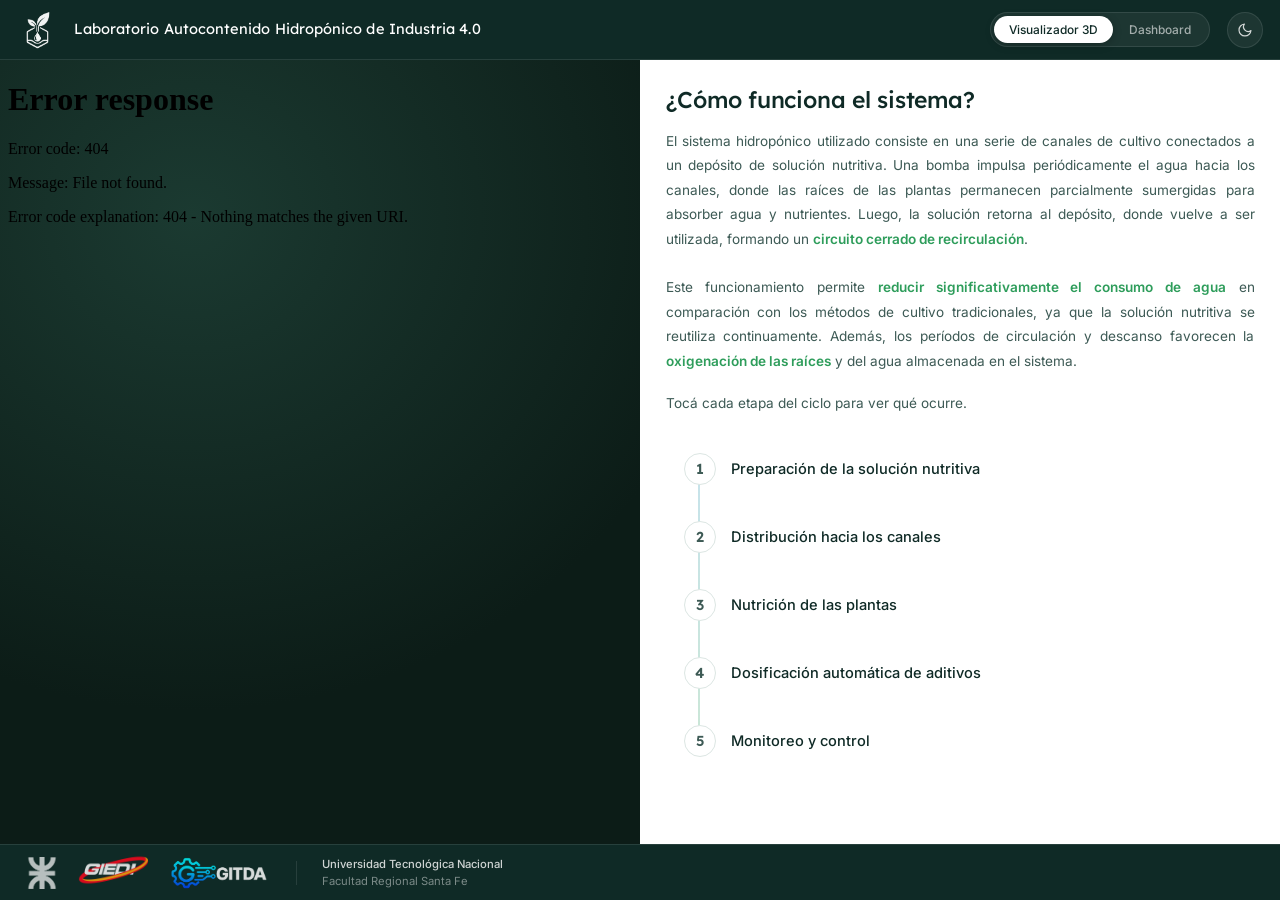
==== commit fa2ab6d8: "feat(twin): animate system cycle steps in simulation from visualizer" ====
--- a/web/lah/index.html
+++ b/web/lah/index.html
@@ -34,16 +34,10 @@
   <div class="viz-panel reveal" style="--i:0">
     <iframe
       id="godot-iframe"
-      src="../../shared/twin-sim/hydro_virtualization.html"
+      src="sim/index.html"
       allow="autoplay"
       style="width:100%;height:100%;border:none;display:block;"
     ></iframe>
-    <div class="viz-help" id="viz-help">
-      <button class="viz-help-btn" id="viz-help-btn" aria-label="Información sobre la simulación">?</button>
-      <div class="viz-help-tooltip" id="viz-help-tooltip">
-        La simulación 3D actualiza su estado dependiendo de los últimos valores sensados.
-      </div>
-    </div>
   </div>
 
   <!-- ══ SIDE PANEL ══ -->
--- a/web/lah/styles.css
+++ b/web/lah/styles.css
@@ -242,62 +242,6 @@
   border: none; display: block;
 }
 
-/* help button */
-.viz-help {
-  position: absolute;
-  bottom: 1rem;
-  right: 1rem;
-  z-index: 5;
-}
-.viz-help-btn {
-  width: 44px;
-  height: 44px;
-  border-radius: 50%;
-  background: var(--moss);
-  color: #fff;
-  border: none;
-  font-family: var(--serif);
-  font-size: 1.2rem;
-  font-weight: 600;
-  cursor: pointer;
-  display: flex;
-  align-items: center;
-  justify-content: center;
-  box-shadow: 0 8px 20px -6px rgba(46,157,91,0.7);
-  transition: background 0.2s, transform 0.3s var(--ease-spring);
-  line-height: 1;
-}
-.viz-help-btn:hover { transform: scale(1.1); }
-.viz-help-btn.open  { transform: rotate(12deg) scale(1.05); }
-
-.viz-help-tooltip {
-  position: absolute;
-  bottom: calc(100% + 0.7rem);
-  right: 0;
-  width: 240px;
-  background: rgba(8,22,18,0.85);
-  backdrop-filter: blur(10px);
-  -webkit-backdrop-filter: blur(10px);
-  border: 1px solid rgba(168,213,181,0.2);
-  border-radius: 12px;
-  padding: 0.75rem 0.9rem;
-  font-family: var(--sans);
-  font-size: 0.74rem;
-  color: rgba(255,255,255,0.88);
-  line-height: 1.6;
-  pointer-events: none;
-  opacity: 0;
-  transform: translateY(6px) scale(0.97);
-  transform-origin: bottom right;
-  transition: opacity 0.25s var(--ease-out), transform 0.35s var(--ease-spring);
-}
-.viz-help:hover .viz-help-tooltip,
-.viz-help-tooltip.show {
-  opacity: 1;
-  transform: none;
-  pointer-events: auto;
-}
-
 /* ── SIDE PANEL ── */
 .side {
   grid-column: 2;
